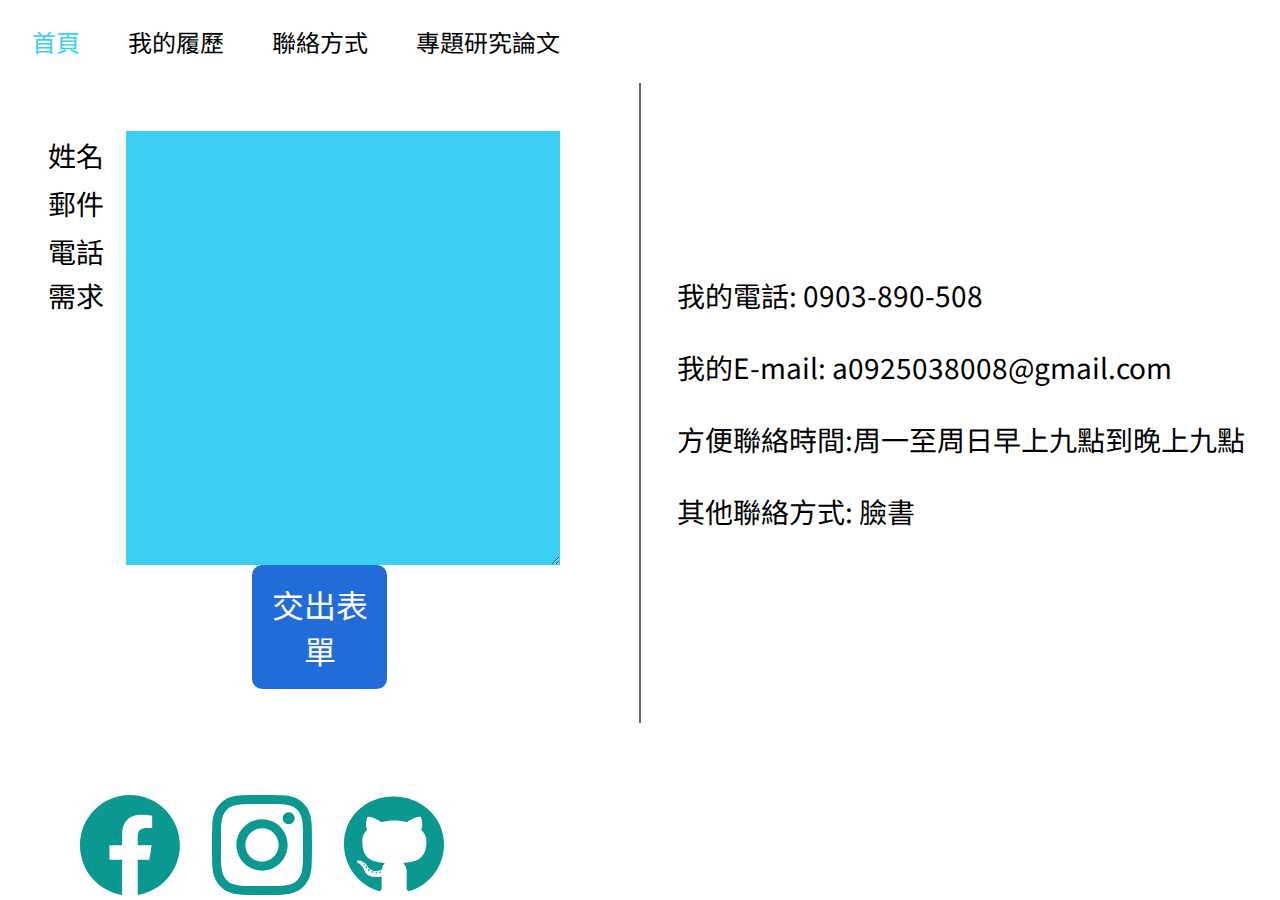
==== contact.html @ b46cb7b0 "add web pages" ====
<!DOCTYPE html>
<html lang="zh">
  <head>
    <meta charset="UTF-8" />
    <meta name="author" content="LAN,CHEN-WEI" />
    <meta name="viewport" content="width=device-width, initial-scale=1.0" />
    <meta name="robots" content="index,follow" />
    <meta name="rating" content="General" />
    <base target="_self" />
    <meta
      name="description"
      content="這是藍振瑋的個人網站，您好!我是一位正在朝網頁工程師努力的社會新鮮人"
    />
    <title>聯絡方式 | 藍振瑋 銘傳大學資訊傳播工程學系學士</title>
    <link
      href="https://fonts.googleapis.com/css2?family=Noto+Sans+TC&display=swap"
      rel="stylesheet"
    />
    <link rel="stylesheet" href="./style/style.css" />
  </head>
  <body>
    <!-- 個人網站-聯絡方式 -->
    <header>
      <nav>
        <ul>
          <li><a href="index.html" class="active">首頁</a></li>
          <li><a href="resume.html">我的履歷</a></li>
          <li><a href="#">聯絡方式</a></li>
          <li>
            <a
              href="https://drive.google.com/file/d/1_kYLpuArjPr-W1uQlGJURWwVXcLBJz6K/view"
              target="_blank"
              >專題研究論文</a
            >
          </li>
        </ul>
      </nav>
    </header>

    <main>
      <section class="contact">
        <!-- 左邊表單 -->
        <div class="left">
          <form action="">
            <div>
              <label for="name">姓名</label>
              <input id="name" type="text" name="name" />
            </div>
            <div>
              <label for="email">郵件</label>
              <input id="email"" type="email" name="email" />
            </div>
            <div>
              <label for="phone">電話</label>
              <input id="phone"" type="tel"" name="phoneNumber" />
            </div>
            <div>
              <label for="phone">需求</label>
              <textarea name="needs" id="needs" cols="30" rows="10"></textarea>
            </div>
            <button type="submit">交出表單</button>
          </form>
        </div>

        <!-- 中間分隔線 -->
        <div class="line"></div>

        <!-- 右邊表單 -->
        <div class="right">
          <div class="inform">
            <p>我的電話: 0903-890-508</p>
            <p>我的E-mail: a0925038008@gmail.com</p>
            <p>方便聯絡時間:周一至周日早上九點到晚上九點</p>
            <p>其他聯絡方式: 臉書</p>
          </div>
        </div>
      </section>
    </main>

    <footer style="margin-top: 4.5rem">
      <a
        href="https://www.facebook.com/LanChenWei2664"
        target="_blank"
        title="臉書帳號"
        ><img src="./ICONS/facebook.svg" alt="臉書連結"
      /></a>
      <a href="#" target="_blank" title="IG帳號"
        ><img src="/ICONS/instagram.svg" alt="IG連結"
      /></a>
      <a
        href="https://github.com/LAN-CHEN-WEI/Project---Web-Resume"
        target="_blank"
        title="GitHub帳號"
        ><img src="./ICONS/github-brands 1.svg" alt="GitHub連結"
      /></a>
    </footer>
  </body>
  <script src="./app.js"></script>
</html>
---- style/style.css ----
* {
  padding: 0;
  margin: 0;
  -webkit-box-sizing: border-box;
          box-sizing: border-box;
  font-family: "Noto Sans TC", sans-serif;
}

main.index {
  opacity: 0;
  pointer-events: none;
}

a {
  text-decoration: none;
  color: black;
}

div.animation {
  width: 100%;
  height: 100vh;
  background-color: #3bd0f1;
  display: -webkit-box;
  display: -ms-flexbox;
  display: flex;
  -webkit-box-pack: center;
      -ms-flex-pack: center;
          justify-content: center;
  -webkit-box-align: center;
      -ms-flex-align: center;
          align-items: center;
  text-align: center;
  position: fixed;
  top: 0;
  left: 0;
  z-index: 5;
}

#first {
  stroke-dasharray: 251px;
  stroke-dashoffset: 251px;
  -webkit-animation: fadeInside 0.6s ease-in forwards 0.3s;
          animation: fadeInside 0.6s ease-in forwards 0.3s;
}

#second {
  stroke-dasharray: 319px;
  stroke-dashoffset: 319px;
  -webkit-animation: fadeInside 0.6s ease-in forwards 0.6s;
          animation: fadeInside 0.6s ease-in forwards 0.6s;
}

#third {
  stroke-dasharray: 406px;
  stroke-dashoffset: 406px;
  -webkit-animation: fadeInside 0.6s ease-in forwards 0.9s;
          animation: fadeInside 0.6s ease-in forwards 0.9s;
}

#forth {
  stroke-dasharray: 93px;
  stroke-dashoffset: 93px;
  -webkit-animation: fadeInside 0.6s ease-in forwards 1.2s;
          animation: fadeInside 0.6s ease-in forwards 1.2s;
}

#fifth {
  stroke-dasharray: 407px;
  stroke-dashoffset: 407px;
  -webkit-animation: fadeInside 0.6s ease-in forwards 1.5s;
          animation: fadeInside 0.6s ease-in forwards 1.5s;
}

#sixth {
  stroke-dasharray: 395px;
  stroke-dashoffset: 395px;
  -webkit-animation: fadeInside 0.6s ease-in forwards 1.8s;
          animation: fadeInside 0.6s ease-in forwards 1.8s;
}

#seventh {
  stroke-dasharray: 382px;
  stroke-dashoffset: 382px;
  -webkit-animation: fadeInside 0.6s ease-in forwards 2.1s;
          animation: fadeInside 0.6s ease-in forwards 2.1s;
}

#eighth {
  stroke-dasharray: 406px;
  stroke-dashoffset: 406px;
  -webkit-animation: fadeInside 0.6s ease-in forwards 2.4s;
          animation: fadeInside 0.6s ease-in forwards 2.4s;
}

#ninth {
  stroke-dasharray: 494px;
  stroke-dashoffset: 494px;
  -webkit-animation: fadeInside 0.6s ease-in forwards 2.7s;
          animation: fadeInside 0.6s ease-in forwards 2.7s;
}

#tenth {
  stroke-dasharray: 382px;
  stroke-dashoffset: 382px;
  -webkit-animation: fadeInside 0.6s ease-in forwards 3s;
          animation: fadeInside 0.6s ease-in forwards 3s;
}

#eleventh {
  stroke-dasharray: 186px;
  stroke-dashoffset: 186px;
  -webkit-animation: fadeInside 0.6s ease-in forwards 3.3s;
          animation: fadeInside 0.6s ease-in forwards 3.3s;
}

#twelfth {
  stroke-dasharray: 494px;
  stroke-dashoffset: 494px;
  -webkit-animation: fadeInside 0.6s ease-in forwards 0.55s;
          animation: fadeInside 0.6s ease-in forwards 0.55s;
}

#thirteenth {
  stroke-dasharray: 407px;
  stroke-dashoffset: 407px;
  -webkit-animation: fadeInside 0.6s ease-in forwards 1.1s;
          animation: fadeInside 0.6s ease-in forwards 1.1s;
}

#fourteenth {
  stroke-dasharray: 361px;
  stroke-dashoffset: 361px;
  -webkit-animation: fadeInside 0.6s ease-in forwards 1.65s;
          animation: fadeInside 0.6s ease-in forwards 1.65s;
}

#fifteenth {
  stroke-dasharray: 407px;
  stroke-dashoffset: 407px;
  -webkit-animation: fadeInside 0.6s ease-in forwards 2.2s;
          animation: fadeInside 0.6s ease-in forwards 2.2s;
}

#sixteenth {
  stroke-dasharray: 407px;
  stroke-dashoffset: 407px;
  -webkit-animation: fadeInside 0.6s ease-in forwards 2.75s;
          animation: fadeInside 0.6s ease-in forwards 2.75s;
}

#seventeenth {
  stroke-dasharray: 382px;
  stroke-dashoffset: 382px;
  -webkit-animation: fadeInside 0.6s ease-in forwards 3.3s;
          animation: fadeInside 0.6s ease-in forwards 3.3s;
}

@-webkit-keyframes fadeInside {
  to {
    stroke-dashoffset: 0px;
  }
}

@keyframes fadeInside {
  to {
    stroke-dashoffset: 0px;
  }
}

.active {
  color: #3bd0f1;
}

header nav {
  padding: 1.5rem 2rem;
}

header nav ul {
  display: -webkit-box;
  display: -ms-flexbox;
  display: flex;
  list-style-type: none;
}

header nav ul li a {
  font-size: 1.5rem;
  margin-right: 3rem;
  -webkit-transition: all 0.2s ease-in-out;
  transition: all 0.2s ease-in-out;
}

header nav ul li a:hover {
  color: #3bd0f1;
}

a {
  text-decoration: none;
  color: black;
}

.aquaBack {
  position: absolute;
  top: 0;
  right: 0;
  z-index: -3;
}

.myPicture {
  position: absolute;
  top: 25%;
  right: 15%;
  width: 25vw;
  height: 26.5vw;
  border-radius: 50%;
}

.myPicture2 {
  position: absolute;
  width: 600px;
  height: 750px;
  top: 5%;
  right: 10%;
}

section.intro {
  width: 45%;
  margin-left: 5rem;
  margin-top: 2rem;
}

section.intro h1 {
  color: #3bd0f1;
  font-size: 2.5rem;
}

section.intro h2 {
  font-size: 2rem;
}

section.intro p {
  font-size: 1.5rem;
}

footer {
  display: -webkit-box;
  display: -ms-flexbox;
  display: flex;
  margin-top: 14rem;
  margin-left: 5rem;
}

footer img {
  margin-right: 2rem;
}

div.title {
  width: 40rem;
  height: 8rem;
  background-color: #ffa336;
  display: -webkit-box;
  display: -ms-flexbox;
  display: flex;
  -webkit-box-pack: center;
      -ms-flex-pack: center;
          justify-content: center;
  -webkit-box-align: center;
      -ms-flex-align: center;
          align-items: center;
  position: absolute;
  top: 80%;
  right: 10%;
  z-index: -1;
}

div.title p {
  font-size: 2rem;
}

div.titleBack {
  width: 40rem;
  height: 8rem;
  background-color: #e14908;
  position: absolute;
  top: 85%;
  right: 5%;
  z-index: -2;
}

div.circle1 {
  width: 15rem;
  height: 15rem;
  background-color: rgba(34, 108, 218, 0.65);
  border-radius: 50%;
  position: absolute;
  top: 55%;
  left: -5%;
  z-index: -1;
}

div.circle2 {
  width: 13rem;
  height: 13rem;
  background-color: rgba(34, 108, 218, 0.5);
  border-radius: 50%;
  position: absolute;
  top: -8%;
  left: 47.5%;
  z-index: -1;
}

div.circle3 {
  width: 10rem;
  height: 10rem;
  background-color: rgba(34, 108, 218, 0.6);
  border-radius: 50%;
  position: absolute;
  top: 95%;
  left: 40%;
  z-index: -1;
}

div.AquaRect {
  position: absolute;
  width: 600px;
  height: 750px;
  top: 15%;
  right: 5%;
  background-color: #3bd0f1;
  z-index: -1;
}

section.resume table {
  width: 50%;
  margin-top: 1.25rem;
  margin-left: 5rem;
  border-collapse: collapse;
}

section.resume tr:hover {
  background-color: #a9defc;
}

section.resume tr:nth-child(1) {
  border-top: 2px solid rgba(0, 0, 0, 0.6);
}

section.resume tr {
  border-bottom: 2px solid rgba(0, 0, 0, 0.6);
  -webkit-transition: all 0.2s ease-in;
  transition: all 0.2s ease-in;
}

section.resume td {
  padding: 1rem;
  font-size: 1.25rem;
}

section.contact {
  display: -webkit-box;
  display: -ms-flexbox;
  display: flex;
}

section.contact div.left {
  width: 50%;
  padding: 3rem;
}

section.contact div.left form {
  height: 60vh;
  display: -webkit-box;
  display: -ms-flexbox;
  display: flex;
  -webkit-box-orient: vertical;
  -webkit-box-direction: normal;
      -ms-flex-direction: column;
          flex-direction: column;
  -webkit-box-pack: justify;
      -ms-flex-pack: justify;
          justify-content: space-between;
  font-size: 1.75rem;
}

section.contact div.left form input {
  background-color: #3bd0f1;
  border: none;
  height: 3rem;
  width: 80%;
  margin-left: 1rem;
  font-size: 1.75rem;
  color: white;
}

section.contact div.left form textarea {
  background-color: #3bd0f1;
  border: none;
  width: 80%;
  margin-left: 1rem;
  font-size: 1.25rem;
  color: white;
  vertical-align: top;
}

section.contact div.left form button {
  border: none;
  background-color: #226cda;
  color: white;
  font-size: 2rem;
  width: 25%;
  -ms-flex-item-align: center;
      -ms-grid-row-align: center;
      align-self: center;
  cursor: pointer;
  border-radius: 10px;
  padding: 1rem;
}

section.contact div.right {
  width: 50%;
  display: -webkit-box;
  display: -ms-flexbox;
  display: flex;
  -webkit-box-pack: center;
      -ms-flex-pack: center;
          justify-content: center;
  -webkit-box-align: center;
      -ms-flex-align: center;
          align-items: center;
}

section.contact div.right div.inform {
  display: -webkit-box;
  display: -ms-flexbox;
  display: flex;
  -webkit-box-orient: vertical;
  -webkit-box-direction: normal;
      -ms-flex-direction: column;
          flex-direction: column;
  -webkit-box-pack: space-evenly;
      -ms-flex-pack: space-evenly;
          justify-content: space-evenly;
  height: 50%;
  font-size: 1.75rem;
}

section.contact div.line {
  width: 2px;
  height: 40rem;
  background-color: rgba(0, 0, 0, 0.6);
}

@media screen and (max-width: 1600px) {
  section.resume table {
    width: 100%;
    margin-top: 0;
    margin-left: 0;
  }
  .myPicture2 {
    position: static;
    width: 100%;
    height: 125vw;
  }
  div.AquaRect {
    display: none;
  }
}

@media screen and (max-width: 1300px) {
  div.title,
  div.titleBack {
    display: none;
  }
}

@media screen and (max-width: 1350px) {
  section.intro h1 {
    color: black;
  }
}

@media screen and (max-width: 1000px) {
  section.contact {
    -webkit-box-orient: vertical;
    -webkit-box-direction: normal;
        -ms-flex-direction: column;
            flex-direction: column;
  }
  section.contact div.left {
    width: 100%;
  }
  section.contact div.left form button {
    font-size: 1.25rem;
    width: 50%;
    margin-top: 1rem;
  }
  section.contact div.line {
    width: 100%;
    height: 2px;
  }
  section.contact div.right {
    width: 100%;
  }
}

@media screen and (max-width: 900px) {
  .aquaBack {
    display: none;
  }
  header nav {
    background-color: rgba(34, 108, 218, 0.6);
  }
  header nav ul {
    -webkit-box-orient: vertical;
    -webkit-box-direction: normal;
        -ms-flex-direction: column;
            flex-direction: column;
  }
  header nav ul li {
    margin: 0.5rem 0rem;
  }
  header nav ul li a {
    font-size: 1.25rem;
  }
  .myPicture {
    position: static;
    width: 100%;
    height: 100vw;
  }
  div.circle1,
  div.circle2,
  div.circle3 {
    display: none;
  }
  section.intro {
    margin-left: 0rem;
    margin-top: 0rem;
    width: 100%;
    padding: 1rem;
  }
  section.intro h1 {
    color: #3bd0f1;
    font-size: 2rem;
  }
  section.intro h2 {
    font-size: 1.25rem;
  }
  section.intro p {
    font-size: 1.25rem;
  }
  div.title {
    display: -webkit-box;
    display: -ms-flexbox;
    display: flex;
    -webkit-box-pack: center;
        -ms-flex-pack: center;
            justify-content: center;
    -webkit-box-align: center;
        -ms-flex-align: center;
            align-items: center;
    position: static;
    width: 100%;
    font-size: 0.5rem;
    text-align: center;
  }
  footer {
    -webkit-box-orient: vertical;
    -webkit-box-direction: normal;
        -ms-flex-direction: column;
            flex-direction: column;
    margin-top: 1rem;
    margin-left: 0rem;
    -webkit-box-align: center;
        -ms-flex-align: center;
            align-items: center;
  }
}
/*# sourceMappingURL=style.css.map */
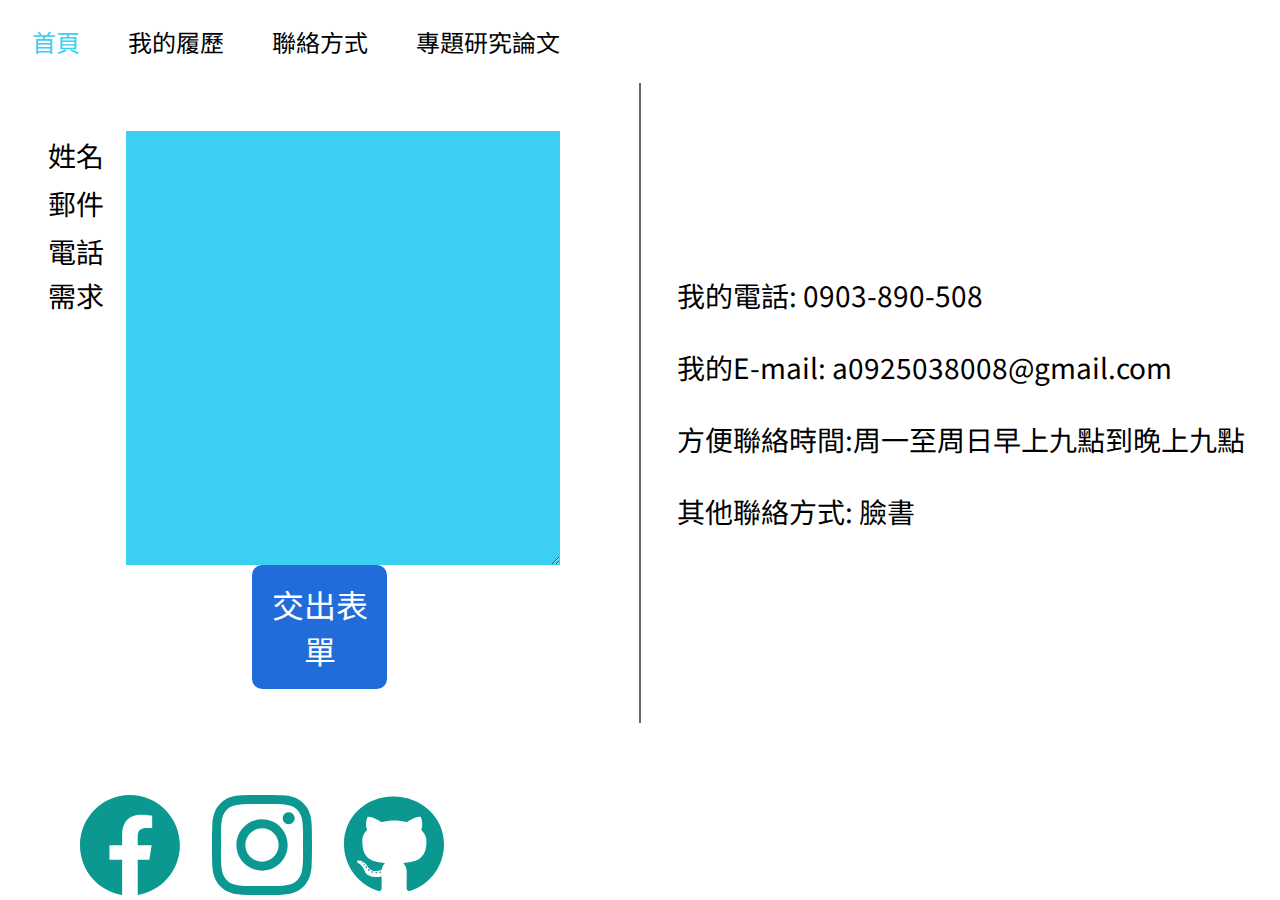
==== commit 55dead5a: "debug clear" ====
--- a/contact.html
+++ b/contact.html
@@ -84,7 +84,7 @@
         title="臉書帳號"
         ><img src="./ICONS/facebook.svg" alt="臉書連結"
       /></a>
-      <a href="#" target="_blank" title="IG帳號"
+      <a href="#" title="IG帳號"
         ><img src="/ICONS/instagram.svg" alt="IG連結"
       /></a>
       <a
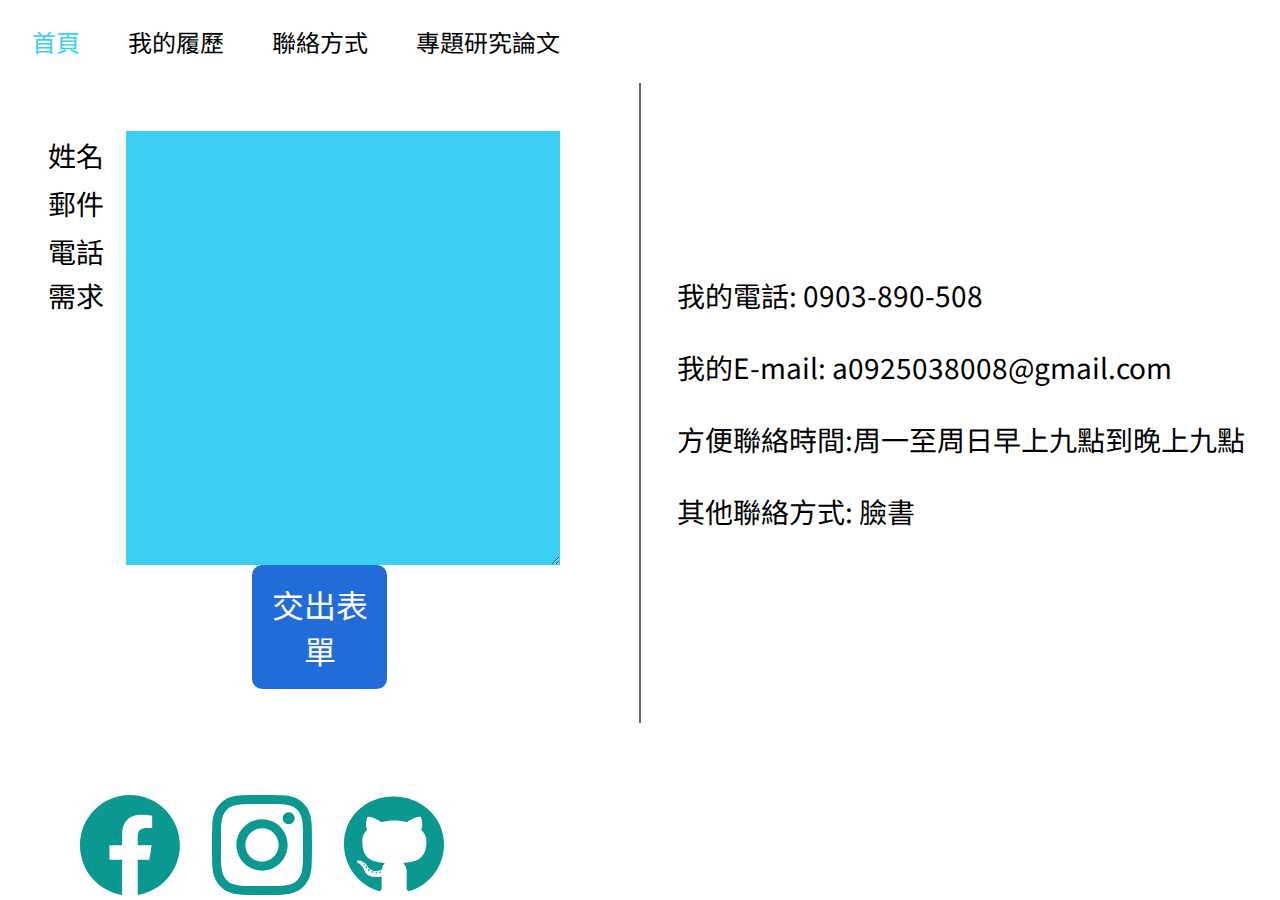
==== commit fa6d998f: "bug clear" ====
--- a/contact.html
+++ b/contact.html
@@ -85,7 +85,7 @@
         ><img src="./ICONS/facebook.svg" alt="臉書連結"
       /></a>
       <a href="#" title="IG帳號"
-        ><img src="/ICONS/instagram.svg" alt="IG連結"
+        ><img src="./ICONS/instagram.svg" alt="IG連結"
       /></a>
       <a
         href="https://github.com/LAN-CHEN-WEI/Project---Web-Resume"
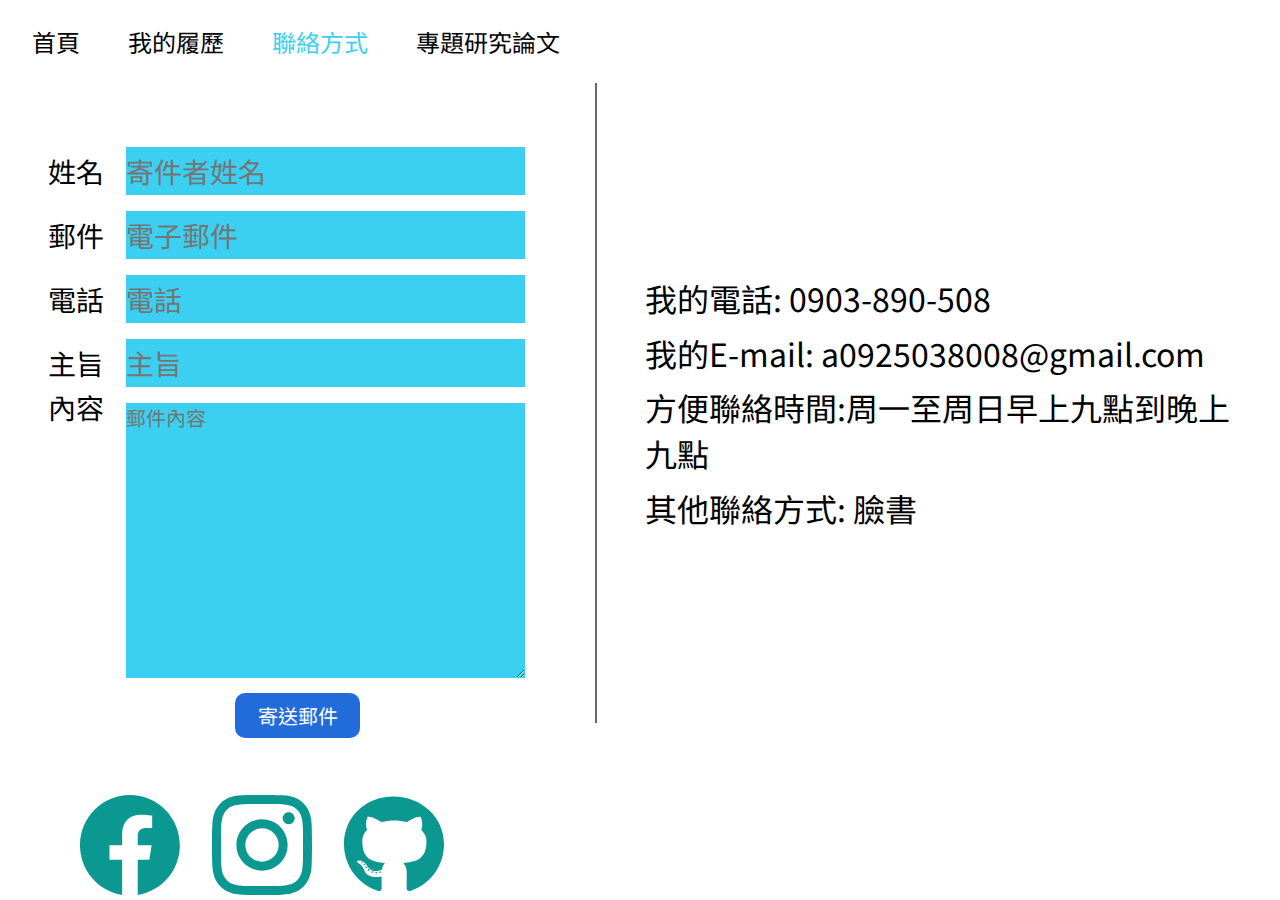
==== commit 94b46d7b: "add function and RWD revise" ====
--- a/contact.html
+++ b/contact.html
@@ -18,14 +18,14 @@
     />
     <link rel="stylesheet" href="./style/style.css" />
   </head>
-  <body>
+  <body onload="init()">
     <!-- 個人網站-聯絡方式 -->
     <header>
       <nav>
         <ul>
-          <li><a href="index.html" class="active">首頁</a></li>
+          <li><a href="index.html">首頁</a></li>
           <li><a href="resume.html">我的履歷</a></li>
-          <li><a href="#">聯絡方式</a></li>
+          <li><a href="#" class="active">聯絡方式</a></li>
           <li>
             <a
               href="https://drive.google.com/file/d/1_kYLpuArjPr-W1uQlGJURWwVXcLBJz6K/view"
@@ -39,33 +39,59 @@
 
     <main>
       <section class="contact">
-        <!-- 左邊表單 -->
+        <!-- 左邊區塊填寫表單 -->
         <div class="left">
           <form action="">
             <div>
-              <label for="name">姓名</label>
-              <input id="name" type="text" name="name" />
+              <label for="nameText">姓名</label>
+              <input
+                id="nameText"
+                type="text"
+                name="name"
+                placeholder="寄件者姓名"
+                required
+              />
             </div>
             <div>
-              <label for="email">郵件</label>
-              <input id="email"" type="email" name="email" />
+              <label for="emailText">郵件</label>
+              <input id="emailText"" type="email" name="email"
+              placeholder="電子郵件" required/>
             </div>
             <div>
-              <label for="phone">電話</label>
-              <input id="phone"" type="tel"" name="phoneNumber" />
+              <label for="telText">電話</label>
+              <input id="telText"" type="tel"" name="tel" placeholder="電話"
+              required/>
             </div>
             <div>
-              <label for="phone">需求</label>
-              <textarea name="needs" id="needs" cols="30" rows="10"></textarea>
+              <label for="subText">主旨</label>
+              <input
+                id="subText"
+                type="text"
+                name="subject"
+                placeholder="主旨"
+                required
+              />
             </div>
-            <button type="submit">交出表單</button>
+            <div>
+              <label for="bodyText">內容</label>
+              <textarea
+                name="content"
+                id="bodyText"
+                cols="30"
+                rows="10"
+                placeholder="郵件內容"
+                required
+              ></textarea>
+            </div>
+            <button onclick="submitHandler();">寄送郵件</button>
+            <a id="mailTo"></a>
           </form>
         </div>
 
         <!-- 中間分隔線 -->
         <div class="line"></div>
 
-        <!-- 右邊表單 -->
+        <!-- 右邊區塊個人聯絡資料 -->
         <div class="right">
           <div class="inform">
             <p>我的電話: 0903-890-508</p>
@@ -77,6 +103,7 @@
       </section>
     </main>
 
+    <!-- 頁尾聯絡方式 -->
     <footer style="margin-top: 4.5rem">
       <a
         href="https://www.facebook.com/LanChenWei2664"
@@ -96,4 +123,5 @@
     </footer>
   </body>
   <script src="./app.js"></script>
+  <script src="./EmailTo.js"></script>
 </html>
--- a/style/style.css
+++ b/style/style.css
@@ -185,8 +185,8 @@
 header nav ul li a {
   font-size: 1.5rem;
   margin-right: 3rem;
-  -webkit-transition: all 0.2s ease-in-out;
-  transition: all 0.2s ease-in-out;
+  -webkit-transition: all 0.3s ease-in-out;
+  transition: all 0.3s ease-in-out;
 }
 
 header nav ul li a:hover {
@@ -381,21 +381,24 @@
   font-size: 1.75rem;
 }
 
-section.contact div.left form input {
+section.contact div.left form div input {
   background-color: #3bd0f1;
   border: none;
   height: 3rem;
   width: 80%;
   margin-left: 1rem;
+  margin-top: 1rem;
   font-size: 1.75rem;
   color: white;
 }
 
-section.contact div.left form textarea {
+section.contact div.left form div textarea {
   background-color: #3bd0f1;
   border: none;
   width: 80%;
+  height: 90%;
   margin-left: 1rem;
+  margin-top: 1rem;
   font-size: 1.25rem;
   color: white;
   vertical-align: top;
@@ -426,6 +429,7 @@
   -webkit-box-align: center;
       -ms-flex-align: center;
           align-items: center;
+  margin: 3rem;
 }
 
 section.contact div.right div.inform {
@@ -440,7 +444,7 @@
       -ms-flex-pack: space-evenly;
           justify-content: space-evenly;
   height: 50%;
-  font-size: 1.75rem;
+  font-size: 2rem;
 }
 
 section.contact div.line {
@@ -449,7 +453,7 @@
   background-color: rgba(0, 0, 0, 0.6);
 }
 
-@media screen and (max-width: 1600px) {
+@media screen and (max-width: 1668px) {
   section.resume table {
     width: 100%;
     margin-top: 0;
@@ -463,6 +467,27 @@
   div.AquaRect {
     display: none;
   }
+  section.contact div.left form button {
+    font-size: 1.5rem;
+    padding: 0.75rem;
+    -webkit-transition: all 0.5s ease-in-out;
+    transition: all 0.5s ease-in-out;
+  }
+}
+
+@media screen and (max-width: 1350px) {
+  section.intro h1 {
+    color: black;
+  }
+}
+
+@media screen and (max-width: 1310px) {
+  section.contact div.left form button {
+    font-size: 1.25rem;
+    padding: 0.5rem;
+    -webkit-transition: all 0.5s ease-in-out;
+    transition: all 0.5s ease-in-out;
+  }
 }
 
 @media screen and (max-width: 1300px) {
@@ -472,13 +497,7 @@
   }
 }
 
-@media screen and (max-width: 1350px) {
-  section.intro h1 {
-    color: black;
-  }
-}
-
-@media screen and (max-width: 1000px) {
+@media screen and (max-width: 1070px) {
   section.contact {
     -webkit-box-orient: vertical;
     -webkit-box-direction: normal;
@@ -494,11 +513,25 @@
     margin-top: 1rem;
   }
   section.contact div.line {
+    display: none;
+  }
+  section.contact div.right {
+    border-top: 2px solid black;
     width: 100%;
-    height: 2px;
-  }
-  section.contact div.right {
-    width: 100%;
+    margin-left: 0;
+    margin-top: 3rem;
+  }
+  section.contact div.right div.inform {
+    margin-top: 3rem;
+  }
+  footer {
+    margin-top: 0 !important;
+    -webkit-box-pack: center;
+        -ms-flex-pack: center;
+            justify-content: center;
+    -webkit-box-align: center;
+        -ms-flex-align: center;
+            align-items: center;
   }
 }
 
@@ -508,6 +541,8 @@
   }
   header nav {
     background-color: rgba(34, 108, 218, 0.6);
+    -webkit-transition: all 0.5s ease-in-out;
+    transition: all 0.5s ease-in-out;
   }
   header nav ul {
     -webkit-box-orient: vertical;
@@ -567,11 +602,136 @@
     -webkit-box-direction: normal;
         -ms-flex-direction: column;
             flex-direction: column;
-    margin-top: 1rem;
     margin-left: 0rem;
     -webkit-box-align: center;
         -ms-flex-align: center;
             align-items: center;
   }
 }
+
+@media screen and (max-width: 768px) and (max-height: 1024px) {
+  section.contact div.right {
+    margin-top: 0;
+  }
+}
+
+@media screen and (max-width: 768px) {
+  section.contact div.right {
+    margin-top: 2.5rem;
+  }
+}
+
+@media screen and (max-width: 540px) {
+  section.contact div.right {
+    margin-top: 2.5rem;
+  }
+}
+
+@media screen and (max-width: 506px) {
+  section.contact div.left {
+    padding-top: 1.5rem;
+  }
+  section.contact div.left div {
+    font-size: 1rem;
+  }
+  section.contact div.left div input {
+    height: 30px;
+  }
+  section.contact div.left textarea {
+    height: 110px;
+  }
+  section.contact div.right {
+    margin-top: 2.5rem;
+  }
+  section.contact div.right div.inform {
+    font-size: 1.25rem;
+  }
+}
+
+@media screen and (max-width: 506px) and (max-height: 823px) {
+  section.contact div.right {
+    margin-top: 7.5rem;
+  }
+}
+
+@media screen and (max-width: 506px) and (max-height: 731px) {
+  section.contact div.right {
+    margin-top: 11rem;
+  }
+}
+
+@media screen and (max-width: 414px) and (max-height: 736px) {
+  section.contact div.right {
+    margin-top: 10.5rem;
+  }
+}
+
+@media screen and (max-width: 380px) {
+  section.contact div.left {
+    padding-top: 1.5rem;
+  }
+  section.contact div.left form button {
+    margin-top: 1.75rem;
+  }
+  section.contact div.left div {
+    height: 40%;
+    font-size: 1rem;
+  }
+  section.contact div.left div input {
+    height: 30px;
+  }
+  section.contact div.right {
+    margin-top: 6rem;
+  }
+  section.contact div.right div.inform {
+    font-size: 1.25rem;
+  }
+}
+
+@media screen and (max-width: 375px) and (max-height: 812px) {
+  section.contact div.right {
+    margin-top: 1.5rem;
+  }
+}
+
+@media screen and (max-width: 375px) and (max-height: 667px) {
+  section.contact div.right {
+    margin-top: 4.5rem;
+  }
+}
+
+@media screen and (max-width: 360px) and (max-height: 640px) {
+  section.contact div.right {
+    margin-top: 5rem;
+  }
+}
+
+@media screen and (max-width: 320px) {
+  section.contact div.left {
+    padding-top: 1.5rem;
+  }
+  section.contact div.left form button {
+    margin-top: 2.5rem;
+    font-size: 1rem;
+  }
+  section.contact div.right {
+    margin-top: 4.5rem;
+  }
+}
+
+@media screen and (max-width: 320px) and (max-height: 861px) {
+  section.contact div.right {
+    margin-top: 6rem;
+  }
+}
+
+@media screen and (max-width: 320px) and (max-height: 568px) {
+  section.contact div.right {
+    margin-top: 12rem;
+  }
+  section.contact div.right form button {
+    margin-top: 2.5rem;
+    font-size: 1rem;
+  }
+}
 /*# sourceMappingURL=style.css.map */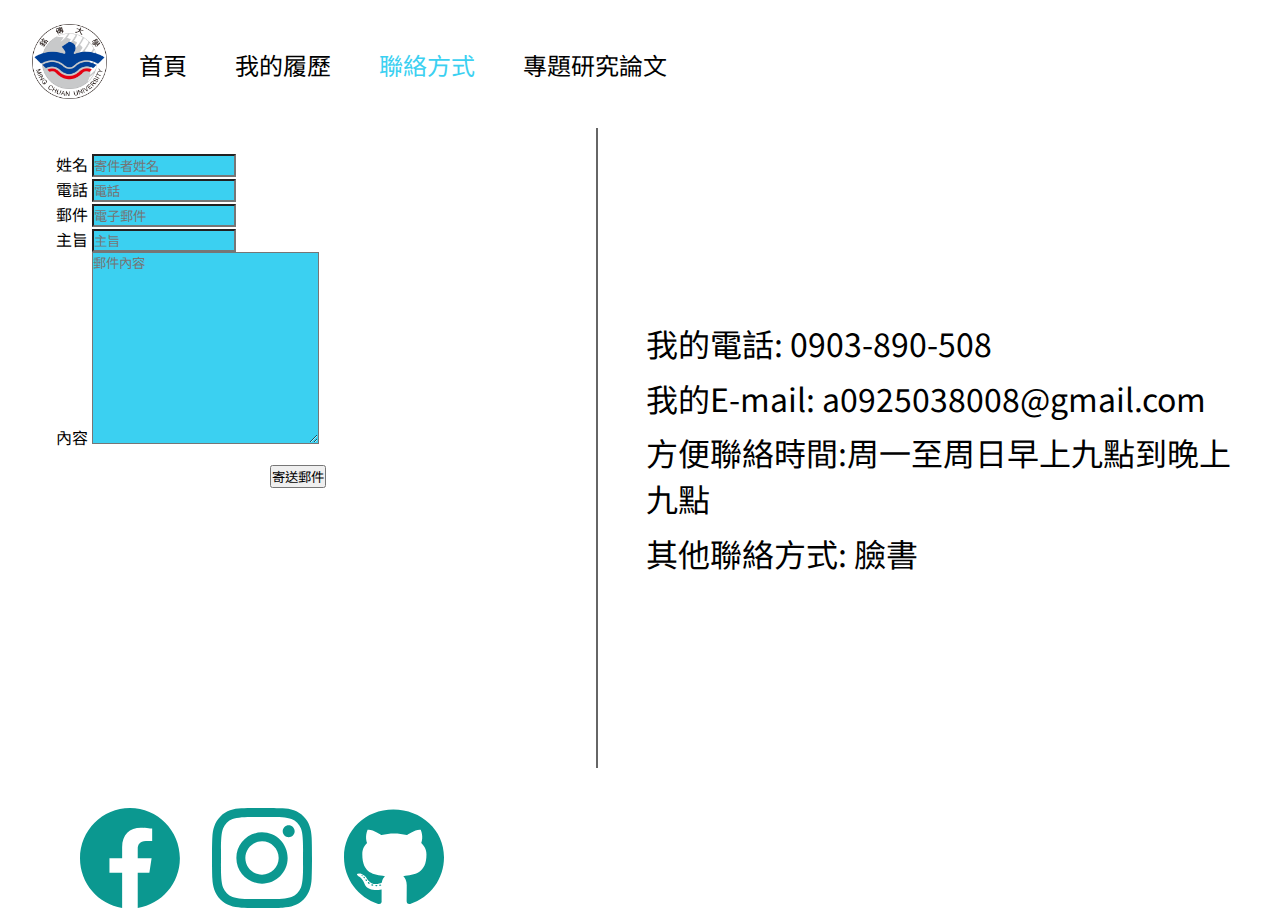
==== commit 724afc49: "bootstarp form add and RWD revise" ====
--- a/contact.html
+++ b/contact.html
@@ -13,6 +13,13 @@
     />
     <title>聯絡方式 | 藍振瑋 銘傳大學資訊傳播工程學系學士</title>
     <link
+      rel="stylesheet"
+      href="https://cdn.jsdelivr.net/npm/bootstrap@4.5.3/dist/css/bootstrap.min.css"
+      integrity="sha384-TX8t27EcRE3e/ihU7zmQxVncDAy5uIKz4rEkgIXeMed4M0jlfIDPvg6uqKI2xXr2"
+      crossorigin="anonymous"
+    />
+
+    <link
       href="https://fonts.googleapis.com/css2?family=Noto+Sans+TC&display=swap"
       rel="stylesheet"
     />
@@ -23,6 +30,7 @@
     <header>
       <nav>
         <ul>
+          <li><img src="./Pictures/MCU.png" alt="" /></li>
           <li><a href="index.html">首頁</a></li>
           <li><a href="resume.html">我的履歷</a></li>
           <li><a href="#" class="active">聯絡方式</a></li>
@@ -41,50 +49,67 @@
       <section class="contact">
         <!-- 左邊區塊填寫表單 -->
         <div class="left">
-          <form action="">
-            <div>
+          <form action="" class="form-row">
+            <div class="form-group col-lg-6 col-6">
               <label for="nameText">姓名</label>
               <input
                 id="nameText"
+                class="form-control"
                 type="text"
                 name="name"
                 placeholder="寄件者姓名"
                 required
               />
             </div>
-            <div>
+            <div class="form-group col-lg-6 col-6">
+              <label for="telText">電話</label>
+              <input id="telText" class="form-control" " type="tel"" name="tel"
+              placeholder="電話" required/>
+            </div>
+            <div class="form-group col-lg-12 col-12">
               <label for="emailText">郵件</label>
-              <input id="emailText"" type="email" name="email"
-              placeholder="電子郵件" required/>
+              <input
+                id="emailText"
+                class="form-control"
+                type="email"
+                name="email"
+                placeholder="電子郵件"
+                required
+              />
             </div>
-            <div>
-              <label for="telText">電話</label>
-              <input id="telText"" type="tel"" name="tel" placeholder="電話"
-              required/>
-            </div>
-            <div>
+            <div class="form-group col-lg-12">
               <label for="subText">主旨</label>
               <input
                 id="subText"
+                class="form-control"
                 type="text"
                 name="subject"
                 placeholder="主旨"
                 required
               />
             </div>
-            <div>
+            <div class="form-floating col-lg-12">
               <label for="bodyText">內容</label>
               <textarea
+                id="bodyText"
+                class="form-control"
                 name="content"
-                id="bodyText"
                 cols="30"
                 rows="10"
                 placeholder="郵件內容"
                 required
               ></textarea>
             </div>
-            <button onclick="submitHandler();">寄送郵件</button>
-            <a id="mailTo"></a>
+            <div class="btnSubmit">
+              <button
+                type="button"
+                class="btn btn-primary btn-lg"
+                onclick="submitHandler();"
+              >
+                寄送郵件
+              </button>
+              <a id="mailTo"></a>
+            </div>
           </form>
         </div>
 
@@ -104,7 +129,7 @@
     </main>
 
     <!-- 頁尾聯絡方式 -->
-    <footer style="margin-top: 4.5rem">
+    <footer style="margin-top: 2.5rem">
       <a
         href="https://www.facebook.com/LanChenWei2664"
         target="_blank"
@@ -121,6 +146,22 @@
         ><img src="./ICONS/github-brands 1.svg" alt="GitHub連結"
       /></a>
     </footer>
+
+    <script
+      src="https://code.jquery.com/jquery-3.5.1.slim.min.js"
+      integrity="sha384-DfXdz2htPH0lsSSs5nCTpuj/zy4C+OGpamoFVy38MVBnE+IbbVYUew+OrCXaRkfj"
+      crossorigin="anonymous"
+    ></script>
+    <script
+      src="https://cdn.jsdelivr.net/npm/popper.js@1.16.1/dist/umd/popper.min.js"
+      integrity="sha384-9/reFTGAW83EW2RDu2S0VKaIzap3H66lZH81PoYlFhbGU+6BZp6G7niu735Sk7lN"
+      crossorigin="anonymous"
+    ></script>
+    <script
+      src="https://cdn.jsdelivr.net/npm/bootstrap@4.5.3/dist/js/bootstrap.min.js"
+      integrity="sha384-w1Q4orYjBQndcko6MimVbzY0tgp4pWB4lZ7lr30WKz0vr/aWKhXdBNmNb5D92v7s"
+      crossorigin="anonymous"
+    ></script>
   </body>
   <script src="./app.js"></script>
   <script src="./EmailTo.js"></script>
--- a/style/style.css
+++ b/style/style.css
@@ -180,6 +180,14 @@
   display: -ms-flexbox;
   display: flex;
   list-style-type: none;
+  -webkit-box-align: center;
+      -ms-flex-align: center;
+          align-items: center;
+}
+
+header nav ul li img {
+  height: 75px;
+  margin-right: 2rem;
 }
 
 header nav ul li a {
@@ -363,59 +371,33 @@
 
 section.contact div.left {
   width: 50%;
-  padding: 3rem;
+  padding: 1.5rem 3.5rem 3.5rem 3.5rem;
 }
 
 section.contact div.left form {
   height: 60vh;
-  display: -webkit-box;
-  display: -ms-flexbox;
-  display: flex;
-  -webkit-box-orient: vertical;
-  -webkit-box-direction: normal;
-      -ms-flex-direction: column;
-          flex-direction: column;
-  -webkit-box-pack: justify;
-      -ms-flex-pack: justify;
-          justify-content: space-between;
-  font-size: 1.75rem;
 }
 
 section.contact div.left form div input {
   background-color: #3bd0f1;
-  border: none;
-  height: 3rem;
-  width: 80%;
-  margin-left: 1rem;
-  margin-top: 1rem;
-  font-size: 1.75rem;
-  color: white;
 }
 
 section.contact div.left form div textarea {
   background-color: #3bd0f1;
-  border: none;
-  width: 80%;
-  height: 90%;
-  margin-left: 1rem;
+}
+
+section.contact div.left form div.btnSubmit {
+  width: 100%;
+  display: -webkit-box;
+  display: -ms-flexbox;
+  display: flex;
+  -webkit-box-pack: center;
+      -ms-flex-pack: center;
+          justify-content: center;
+}
+
+section.contact div.left form div.btnSubmit button {
   margin-top: 1rem;
-  font-size: 1.25rem;
-  color: white;
-  vertical-align: top;
-}
-
-section.contact div.left form button {
-  border: none;
-  background-color: #226cda;
-  color: white;
-  font-size: 2rem;
-  width: 25%;
-  -ms-flex-item-align: center;
-      -ms-grid-row-align: center;
-      align-self: center;
-  cursor: pointer;
-  border-radius: 10px;
-  padding: 1rem;
 }
 
 section.contact div.right {
@@ -467,26 +449,11 @@
   div.AquaRect {
     display: none;
   }
-  section.contact div.left form button {
-    font-size: 1.5rem;
-    padding: 0.75rem;
-    -webkit-transition: all 0.5s ease-in-out;
-    transition: all 0.5s ease-in-out;
-  }
 }
 
 @media screen and (max-width: 1350px) {
   section.intro h1 {
     color: black;
-  }
-}
-
-@media screen and (max-width: 1310px) {
-  section.contact div.left form button {
-    font-size: 1.25rem;
-    padding: 0.5rem;
-    -webkit-transition: all 0.5s ease-in-out;
-    transition: all 0.5s ease-in-out;
   }
 }
 
@@ -507,11 +474,6 @@
   section.contact div.left {
     width: 100%;
   }
-  section.contact div.left form button {
-    font-size: 1.25rem;
-    width: 50%;
-    margin-top: 1rem;
-  }
   section.contact div.line {
     display: none;
   }
@@ -519,7 +481,6 @@
     border-top: 2px solid black;
     width: 100%;
     margin-left: 0;
-    margin-top: 3rem;
   }
   section.contact div.right div.inform {
     margin-top: 3rem;
@@ -549,9 +510,15 @@
     -webkit-box-direction: normal;
         -ms-flex-direction: column;
             flex-direction: column;
+    -webkit-box-align: start;
+        -ms-flex-align: start;
+            align-items: flex-start;
   }
   header nav ul li {
     margin: 0.5rem 0rem;
+  }
+  header nav ul li img {
+    display: none;
   }
   header nav ul li a {
     font-size: 1.25rem;
@@ -609,129 +576,72 @@
   }
 }
 
-@media screen and (max-width: 768px) and (max-height: 1024px) {
-  section.contact div.right {
-    margin-top: 0;
-  }
-}
-
-@media screen and (max-width: 768px) {
-  section.contact div.right {
-    margin-top: 2.5rem;
-  }
-}
-
-@media screen and (max-width: 540px) {
-  section.contact div.right {
-    margin-top: 2.5rem;
+@media screen and (max-width: 540px) and (max-height: 720px) {
+  section.contact div.right {
+    margin-top: 8.5rem;
   }
 }
 
 @media screen and (max-width: 506px) {
   section.contact div.left {
-    padding-top: 1.5rem;
-  }
-  section.contact div.left div {
-    font-size: 1rem;
-  }
-  section.contact div.left div input {
-    height: 30px;
-  }
-  section.contact div.left textarea {
-    height: 110px;
-  }
-  section.contact div.right {
-    margin-top: 2.5rem;
+    padding: 1rem 1.5rem 3.5rem 1.5rem;
   }
   section.contact div.right div.inform {
     font-size: 1.25rem;
   }
 }
 
-@media screen and (max-width: 506px) and (max-height: 823px) {
-  section.contact div.right {
-    margin-top: 7.5rem;
-  }
-}
-
-@media screen and (max-width: 506px) and (max-height: 731px) {
-  section.contact div.right {
-    margin-top: 11rem;
-  }
-}
-
 @media screen and (max-width: 414px) and (max-height: 736px) {
   section.contact div.right {
+    margin-top: 8rem;
+  }
+}
+
+@media screen and (max-width: 411px) and (max-height: 832px) {
+  section.contact div.right {
+    margin-top: 4.75rem;
+  }
+}
+
+@media screen and (max-width: 411px) and (max-height: 731px) {
+  section.contact div.right {
+    margin-top: 8rem;
+  }
+}
+
+@media screen and (max-width: 384px) and (max-height: 640px) {
+  section.contact div.right {
+    margin-top: 11.5rem;
+  }
+}
+
+@media screen and (max-width: 375px) and (max-height: 812px) {
+  section.contact div.right {
+    margin-top: 5rem;
+  }
+}
+
+@media screen and (max-width: 375px) and (max-height: 667px) {
+  section.contact div.right {
     margin-top: 10.5rem;
   }
 }
 
-@media screen and (max-width: 380px) {
-  section.contact div.left {
-    padding-top: 1.5rem;
-  }
-  section.contact div.left form button {
-    margin-top: 1.75rem;
-  }
-  section.contact div.left div {
-    height: 40%;
-    font-size: 1rem;
-  }
-  section.contact div.left div input {
-    height: 30px;
-  }
-  section.contact div.right {
-    margin-top: 6rem;
-  }
-  section.contact div.right div.inform {
-    font-size: 1.25rem;
-  }
-}
-
-@media screen and (max-width: 375px) and (max-height: 812px) {
-  section.contact div.right {
-    margin-top: 1.5rem;
-  }
-}
-
-@media screen and (max-width: 375px) and (max-height: 667px) {
-  section.contact div.right {
-    margin-top: 4.5rem;
-  }
-}
-
 @media screen and (max-width: 360px) and (max-height: 640px) {
   section.contact div.right {
-    margin-top: 5rem;
-  }
-}
-
-@media screen and (max-width: 320px) {
-  section.contact div.left {
-    padding-top: 1.5rem;
-  }
-  section.contact div.left form button {
-    margin-top: 2.5rem;
-    font-size: 1rem;
-  }
-  section.contact div.right {
-    margin-top: 4.5rem;
-  }
-}
-
-@media screen and (max-width: 320px) and (max-height: 861px) {
-  section.contact div.right {
-    margin-top: 6rem;
+    margin-top: 11.5rem;
   }
 }
 
 @media screen and (max-width: 320px) and (max-height: 568px) {
   section.contact div.right {
-    margin-top: 12rem;
-  }
-  section.contact div.right form button {
-    margin-top: 2.5rem;
-    font-size: 1rem;
+    margin-top: 14.5rem;
+  }
+}
+
+@media screen and (max-width: 280px) and (max-height: 653px) {
+  section.contact div.right {
+    margin-top: 8.5rem;
   }
 }
 /*# sourceMappingURL=style.css.map */